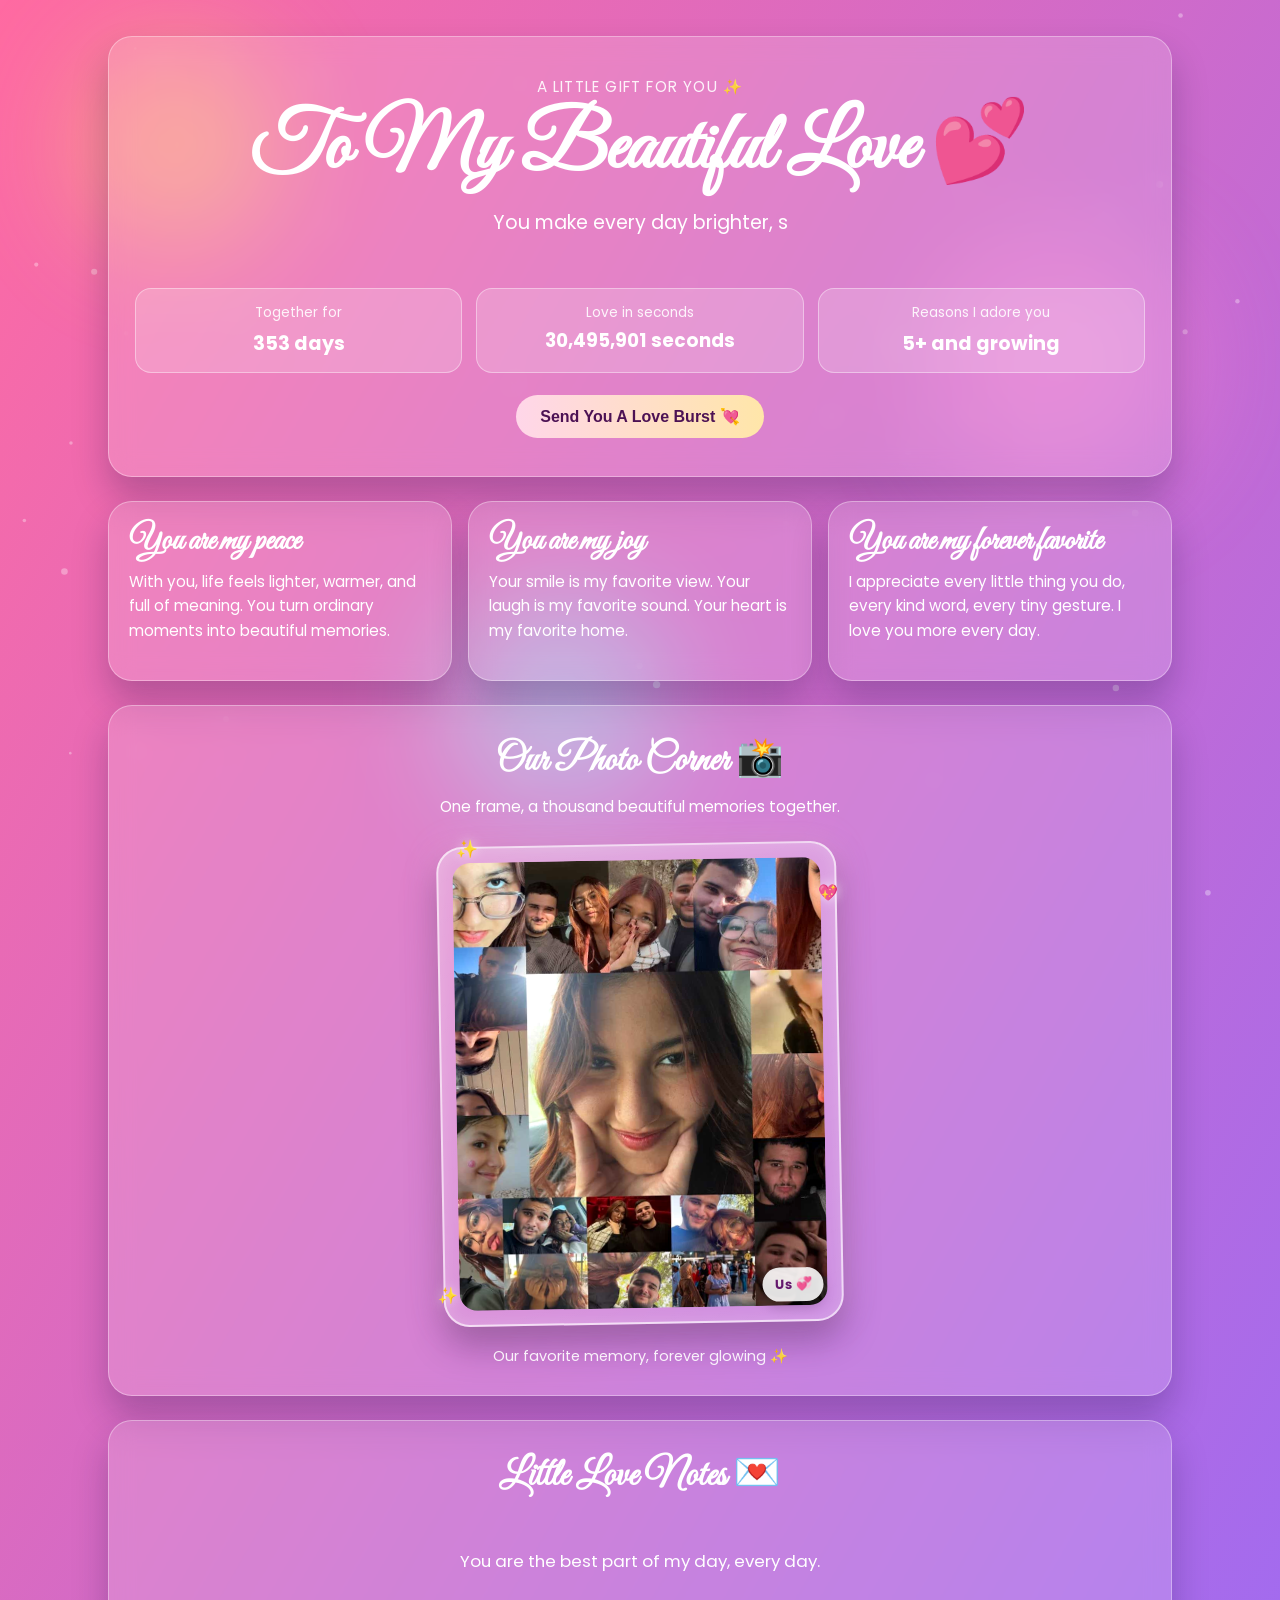
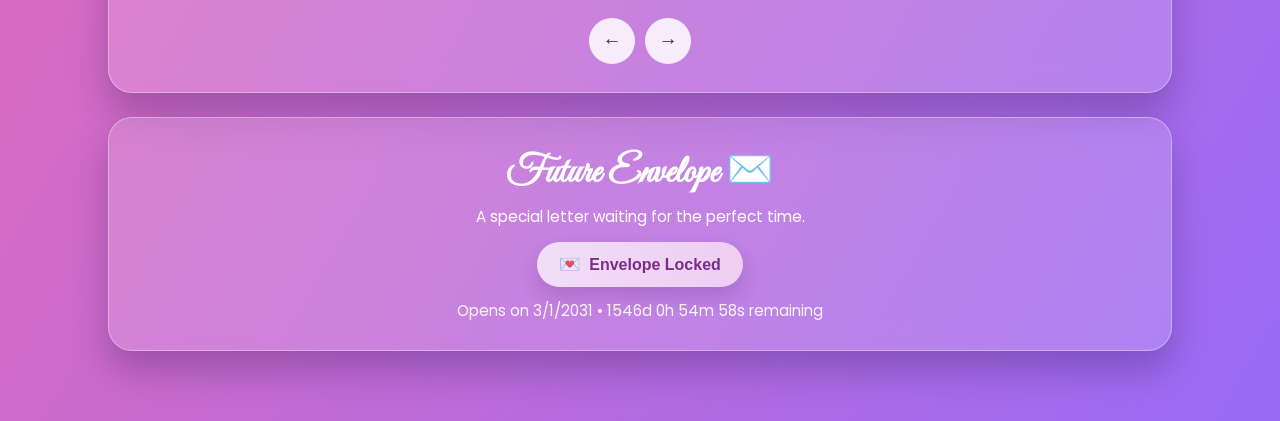
==== yaqeen/index.html @ 5e78b596 "Add files via upload" ====
<!DOCTYPE html>
<html lang="en">
<head>
  <meta charset="UTF-8" />
  <meta name="viewport" content="width=device-width, initial-scale=1.0" />
  <title>For My Favorite Person 💖</title>
  <link rel="preconnect" href="https://fonts.googleapis.com">
  <link rel="preconnect" href="https://fonts.gstatic.com" crossorigin>
  <link href="https://fonts.googleapis.com/css2?family=Great+Vibes&family=Poppins:wght@300;400;600;700&display=swap" rel="stylesheet">
  <link rel="stylesheet" href="style.css" />
</head>
<body>
  <canvas id="bgCanvas"></canvas>

  <div class="glow glow-1"></div>
  <div class="glow glow-2"></div>
  <div class="glow glow-3"></div>

  <main class="page">
    <section class="hero glass">
      <p class="small-title">A little gift for you ✨</p>
      <h1>To My Beautiful <span id="loveName">Love</span> 💕</h1>
      <p class="typewriter" id="typewriter"></p>

      <div class="stats">
        <div class="stat-card">
          <span class="stat-label">Together for</span>
          <span class="stat-value" id="daysTogether">0 days</span>
        </div>
        <div class="stat-card">
          <span class="stat-label">Love in seconds</span>
          <span class="stat-value stat-seconds" id="secondsTogether">0 seconds</span>
        </div>
        <div class="stat-card">
          <span class="stat-label">Reasons I adore you</span>
          <span class="stat-value" id="reasonsCount">∞</span>
        </div>
      </div>

      <button id="loveBurstBtn" class="love-btn">Send You A Love Burst 💘</button>
    </section>

    <section class="message-grid">
      <article class="message-card glass reveal">
        <h2>You are my peace</h2>
        <p>
          With you, life feels lighter, warmer, and full of meaning. You turn ordinary moments into beautiful memories.
        </p>
      </article>

      <article class="message-card glass reveal">
        <h2>You are my joy</h2>
        <p>
          Your smile is my favorite view. Your laugh is my favorite sound. Your heart is my favorite home.
        </p>
      </article>

      <article class="message-card glass reveal">
        <h2>You are my forever favorite</h2>
        <p>
          I appreciate every little thing you do, every kind word, every tiny gesture. I love you more every day.
        </p>
      </article>
    </section>

    <section class="photo-section glass reveal">
      <h2>Our Photo Corner 📸</h2>
      <p>One frame, a thousand beautiful memories together.</p>
      <div class="photo-stage">
        <span class="photo-spark spark-1">✨</span>
        <span class="photo-spark spark-2">💖</span>
        <span class="photo-spark spark-3">✨</span>
        <div class="photo-frame">
          <img id="couplePhoto" alt="Our beautiful memory together" />
          <span class="photo-sticker">Us 💞</span>
        </div>
      </div>
      <span class="photo-hint">Our favorite memory, forever glowing ✨</span>
    </section>

    <section class="carousel glass reveal">
      <h2>Little Love Notes 💌</h2>
      <div class="note-box" id="noteBox"></div>
      <div class="carousel-controls">
        <button id="prevNote">←</button>
        <button id="nextNote">→</button>
      </div>
    </section>

    <section class="proposal glass reveal">
      <h2>Future Envelope ✉️</h2>
      <p>A special letter waiting for the perfect time.</p>
      <button id="envelopeBtn" class="envelope-btn" type="button">
        <span class="envelope-icon">💌</span>
        <span id="envelopeBtnText">Envelope Locked</span>
      </button>
      <p id="proposalLock" class="proposal-lock"></p>
      <div id="proposalMessage" class="proposal-message" hidden>
        <h3>Will you marry me? 💍</h3>
        <p>You are my always, my forever, and my favorite love story.</p>
        <div class="proposal-actions">
          <button id="yesBtn" class="proposal-choice yes" type="button">Yes 💖</button>
          <button id="noBtn" class="proposal-choice no" type="button">No 🙈</button>
        </div>
      </div>
    </section>
  </main>

  <div id="heartLayer"></div>

  <audio id="romanticSong" src="https://cdn.pixabay.com/download/audio/2022/03/15/audio_c8f8f66f6e.mp3?filename=romantic-piano-114257.mp3" loop preload="auto"></audio>

  <script src="script.js"></script>
</body>
</html>
---- yaqeen/style.css ----
* {
  margin: 0;
  padding: 0;
  box-sizing: border-box;
}

:root {
  --bg-1: #ff6aa2;
  --bg-2: #8f6bff;
  --bg-3: #31d3ff;
  --text-main: #fff;
  --glass: rgba(255, 255, 255, 0.16);
  --glass-border: rgba(255, 255, 255, 0.35);
  --shadow: 0 20px 35px rgba(25, 10, 60, 0.25);
}

body {
  min-height: 100vh;
  font-family: "Poppins", sans-serif;
  color: var(--text-main);
  background: linear-gradient(120deg, var(--bg-1), var(--bg-2), var(--bg-3));
  background-size: 220% 220%;
  animation: gradientShift 12s ease infinite;
  overflow-x: hidden;
  position: relative;
}

#bgCanvas {
  position: fixed;
  inset: 0;
  z-index: 0;
  opacity: 0.45;
}

.page {
  position: relative;
  z-index: 2;
  width: min(100%, 1100px);
  margin: 0 auto;
  padding: 36px 18px 70px;
  display: grid;
  gap: 24px;
}

.glass {
  background: var(--glass);
  border: 1px solid var(--glass-border);
  backdrop-filter: blur(12px);
  border-radius: 24px;
  box-shadow: var(--shadow);
}

.hero {
  text-align: center;
  padding: 38px 26px;
}

.small-title {
  font-size: 0.95rem;
  opacity: 0.9;
  letter-spacing: 1.2px;
  text-transform: uppercase;
}

.hero h1 {
  font-family: "Great Vibes", cursive;
  font-size: clamp(2.5rem, 8vw, 5rem);
  line-height: 1.1;
  margin-top: 8px;
}

.typewriter {
  margin: 14px auto 22px;
  max-width: 700px;
  min-height: 58px;
  font-size: clamp(1rem, 2.5vw, 1.2rem);
  font-weight: 400;
}

.stats {
  display: grid;
  grid-template-columns: repeat(auto-fit, minmax(220px, 1fr));
  gap: 14px;
}

.stat-card {
  background: rgba(255, 255, 255, 0.18);
  border: 1px solid rgba(255, 255, 255, 0.4);
  border-radius: 16px;
  padding: 14px;
  display: flex;
  flex-direction: column;
  gap: 6px;
}

.stat-label {
  font-size: 0.85rem;
  opacity: 0.9;
}

.stat-value {
  font-size: 1.2rem;
  font-weight: 700;
}

.stat-seconds {
  font-size: clamp(1rem, 2.6vw, 1.15rem);
  line-height: 1.35;
  word-break: break-word;
}

.love-btn {
  margin-top: 22px;
  border: none;
  color: #4d1254;
  background: linear-gradient(90deg, #ffd6e9, #ffe6a9, #d0fffa);
  background-size: 200% 100%;
  border-radius: 999px;
  padding: 12px 24px;
  font-weight: 700;
  font-size: 1rem;
  cursor: pointer;
  transition: transform 0.2s ease;
  animation: shimmer 4s linear infinite;
}

.love-btn:hover {
  transform: translateY(-2px) scale(1.03);
}

.message-grid {
  display: grid;
  grid-template-columns: repeat(auto-fit, minmax(240px, 1fr));
  gap: 16px;
}

.message-card {
  padding: 20px;
  min-height: 180px;
  transform: translateY(18px);
  opacity: 0;
  transition: 700ms ease;
}

.message-card h2 {
  font-family: "Great Vibes", cursive;
  font-size: 2rem;
  margin-bottom: 8px;
}

.message-card p {
  line-height: 1.6;
  font-size: 0.95rem;
}

.carousel {
  text-align: center;
  padding: 28px 20px;
  transform: translateY(18px);
  opacity: 0;
  transition: 700ms ease;
}

.photo-section {
  text-align: center;
  padding: 28px 20px;
  transform: translateY(18px);
  opacity: 0;
  transition: 700ms ease;
}

.photo-section h2 {
  font-family: "Great Vibes", cursive;
  font-size: 2.4rem;
  margin-bottom: 10px;
}

.photo-section p {
  font-size: 0.95rem;
  margin-bottom: 16px;
}

.photo-stage {
  width: min(100%, 420px);
  margin: 0 auto;
  position: relative;
  padding: 10px;
}

.photo-spark {
  position: absolute;
  z-index: 3;
  text-shadow: 0 0 12px rgba(255, 255, 255, 0.8);
  animation: twinkle 2.8s ease-in-out infinite;
}

.spark-1 {
  top: 2px;
  left: 26px;
  font-size: 1.1rem;
}

.spark-2 {
  top: 46px;
  right: 12px;
  font-size: 1rem;
  animation-delay: 0.8s;
}

.spark-3 {
  bottom: 26px;
  left: 8px;
  font-size: 1rem;
  animation-delay: 1.4s;
}

.photo-frame {
  margin: 0 auto;
  width: min(100%, 400px);
  aspect-ratio: 5 / 6;
  border-radius: 26px;
  background: linear-gradient(160deg, rgba(255, 255, 255, 0.28), rgba(255, 255, 255, 0.1));
  border: 2px solid rgba(255, 255, 255, 0.65);
  padding: 14px;
  overflow: hidden;
  position: relative;
  transform: rotate(-1deg);
  transition: transform 0.28s ease;
  box-shadow: 0 18px 35px rgba(42, 8, 63, 0.35), inset 0 0 18px rgba(255, 255, 255, 0.2), 0 0 30px rgba(255, 188, 227, 0.35);
}

.photo-frame:hover {
  transform: rotate(0deg) scale(1.02);
}

#couplePhoto {
  width: 100%;
  height: 100%;
  object-fit: cover;
  display: block;
  border-radius: 18px;
  filter: saturate(1.08) contrast(1.03);
}

.photo-sticker {
  position: absolute;
  bottom: 18px;
  right: 18px;
  padding: 7px 12px;
  border-radius: 999px;
  background: rgba(255, 255, 255, 0.88);
  color: #64186d;
  font-size: 0.82rem;
  font-weight: 700;
  box-shadow: 0 6px 12px rgba(0, 0, 0, 0.18);
}

.photo-hint {
  display: block;
  margin-top: 12px;
  font-size: 0.9rem;
  opacity: 0.9;
}

@keyframes twinkle {
  0%,
  100% {
    transform: scale(1);
    opacity: 0.7;
  }
  50% {
    transform: scale(1.22);
    opacity: 1;
  }
}

.carousel h2 {
  font-family: "Great Vibes", cursive;
  font-size: 2.4rem;
  margin-bottom: 16px;
}

.note-box {
  min-height: 90px;
  display: grid;
  place-items: center;
  font-size: 1.05rem;
  line-height: 1.6;
  padding: 0 8px;
}

.carousel-controls {
  margin-top: 12px;
  display: flex;
  justify-content: center;
  gap: 10px;
}

.carousel-controls button {
  border: none;
  width: 46px;
  height: 46px;
  border-radius: 50%;
  background: rgba(255, 255, 255, 0.85);
  color: #5a1568;
  font-size: 1.2rem;
  cursor: pointer;
}

.proposal {
  text-align: center;
  padding: 28px 20px;
  transform: translateY(18px);
  opacity: 0;
  transition: 700ms ease;
}

.proposal h2 {
  font-family: "Great Vibes", cursive;
  font-size: 2.4rem;
  margin-bottom: 8px;
}

.proposal p {
  font-size: 0.95rem;
}

.envelope-btn {
  margin-top: 14px;
  border: none;
  border-radius: 999px;
  background: linear-gradient(90deg, rgba(255, 255, 255, 0.95), rgba(255, 232, 245, 0.95));
  color: #63186d;
  padding: 12px 22px;
  font-weight: 700;
  font-size: 1rem;
  cursor: pointer;
  display: inline-flex;
  align-items: center;
  gap: 8px;
  box-shadow: 0 10px 20px rgba(36, 10, 58, 0.2);
  transition: transform 0.2s ease, opacity 0.2s ease;
}

.envelope-btn:disabled {
  opacity: 0.78;
  cursor: not-allowed;
}

.envelope-btn:not(:disabled):hover {
  transform: translateY(-2px) scale(1.02);
}

.envelope-icon {
  font-size: 1.08rem;
}

.proposal-lock {
  margin-top: 12px;
  opacity: 0.92;
}

.proposal-message {
  margin-top: 16px;
  padding: 16px;
  border-radius: 18px;
  border: 1px solid rgba(255, 255, 255, 0.5);
  background: rgba(255, 255, 255, 0.2);
}

.proposal-message h3 {
  font-family: "Great Vibes", cursive;
  font-size: 2rem;
  margin-bottom: 8px;
}

.proposal-actions {
  margin-top: 14px;
  display: flex;
  justify-content: center;
  gap: 10px;
  flex-wrap: wrap;
}

.proposal-choice {
  border: none;
  border-radius: 999px;
  padding: 10px 16px;
  font-size: 0.95rem;
  font-weight: 700;
  cursor: pointer;
  transition: transform 0.2s ease, opacity 0.2s ease;
}

.proposal-choice.yes {
  background: rgba(255, 255, 255, 0.95);
  color: #5f156b;
}

.proposal-choice.no {
  background: rgba(99, 24, 109, 0.2);
  border: 1px solid rgba(255, 255, 255, 0.5);
  color: #fff;
}

.shake {
  animation: shakeX 0.34s ease;
}

@keyframes shakeX {
  0%,
  100% {
    transform: translateX(0);
  }
  25% {
    transform: translateX(-4px);
  }
  50% {
    transform: translateX(4px);
  }
  75% {
    transform: translateX(-3px);
  }
}

.reveal.show {
  transform: translateY(0);
  opacity: 1;
}

.glow {
  position: fixed;
  border-radius: 50%;
  filter: blur(60px);
  opacity: 0.45;
  z-index: 1;
  pointer-events: none;
}

.glow-1 {
  width: 200px;
  height: 200px;
  top: 5%;
  left: 6%;
  background: #ffe066;
  animation: float 7s ease-in-out infinite;
}

.glow-2 {
  width: 260px;
  height: 260px;
  right: 7%;
  top: 26%;
  background: #ff8bd8;
  animation: float 9s ease-in-out infinite reverse;
}

.glow-3 {
  width: 220px;
  height: 220px;
  left: 35%;
  bottom: 10%;
  background: #91fcff;
  animation: float 8s ease-in-out infinite;
}

#heartLayer {
  position: fixed;
  inset: 0;
  pointer-events: none;
  z-index: 4;
}

.heart {
  position: absolute;
  font-size: 18px;
  animation: rise 2.2s ease-out forwards;
}

.falling-love {
  position: absolute;
  top: -40px;
  animation: fallLove linear forwards;
  pointer-events: none;
}

@keyframes rise {
  0% {
    transform: translateY(0) scale(0.8) rotate(0deg);
    opacity: 0;
  }
  20% {
    opacity: 1;
  }
  100% {
    transform: translateY(-180px) scale(1.5) rotate(25deg);
    opacity: 0;
  }
}

@keyframes fallLove {
  0% {
    transform: translateY(0) rotate(0deg);
    opacity: 0;
  }
  12% {
    opacity: 1;
  }
  100% {
    transform: translateY(110vh) rotate(25deg);
    opacity: 0;
  }
}

@keyframes gradientShift {
  0% {
    background-position: 0% 50%;
  }
  50% {
    background-position: 100% 50%;
  }
  100% {
    background-position: 0% 50%;
  }
}

@keyframes shimmer {
  0% {
    background-position: 0% 50%;
  }
  100% {
    background-position: 200% 50%;
  }
}

@keyframes float {
  0%, 100% {
    transform: translateY(0) translateX(0);
  }
  50% {
    transform: translateY(-20px) translateX(15px);
  }
}

@media (max-width: 640px) {
  .hero {
    padding: 30px 16px;
  }

  .message-card {
    min-height: 150px;
  }
}
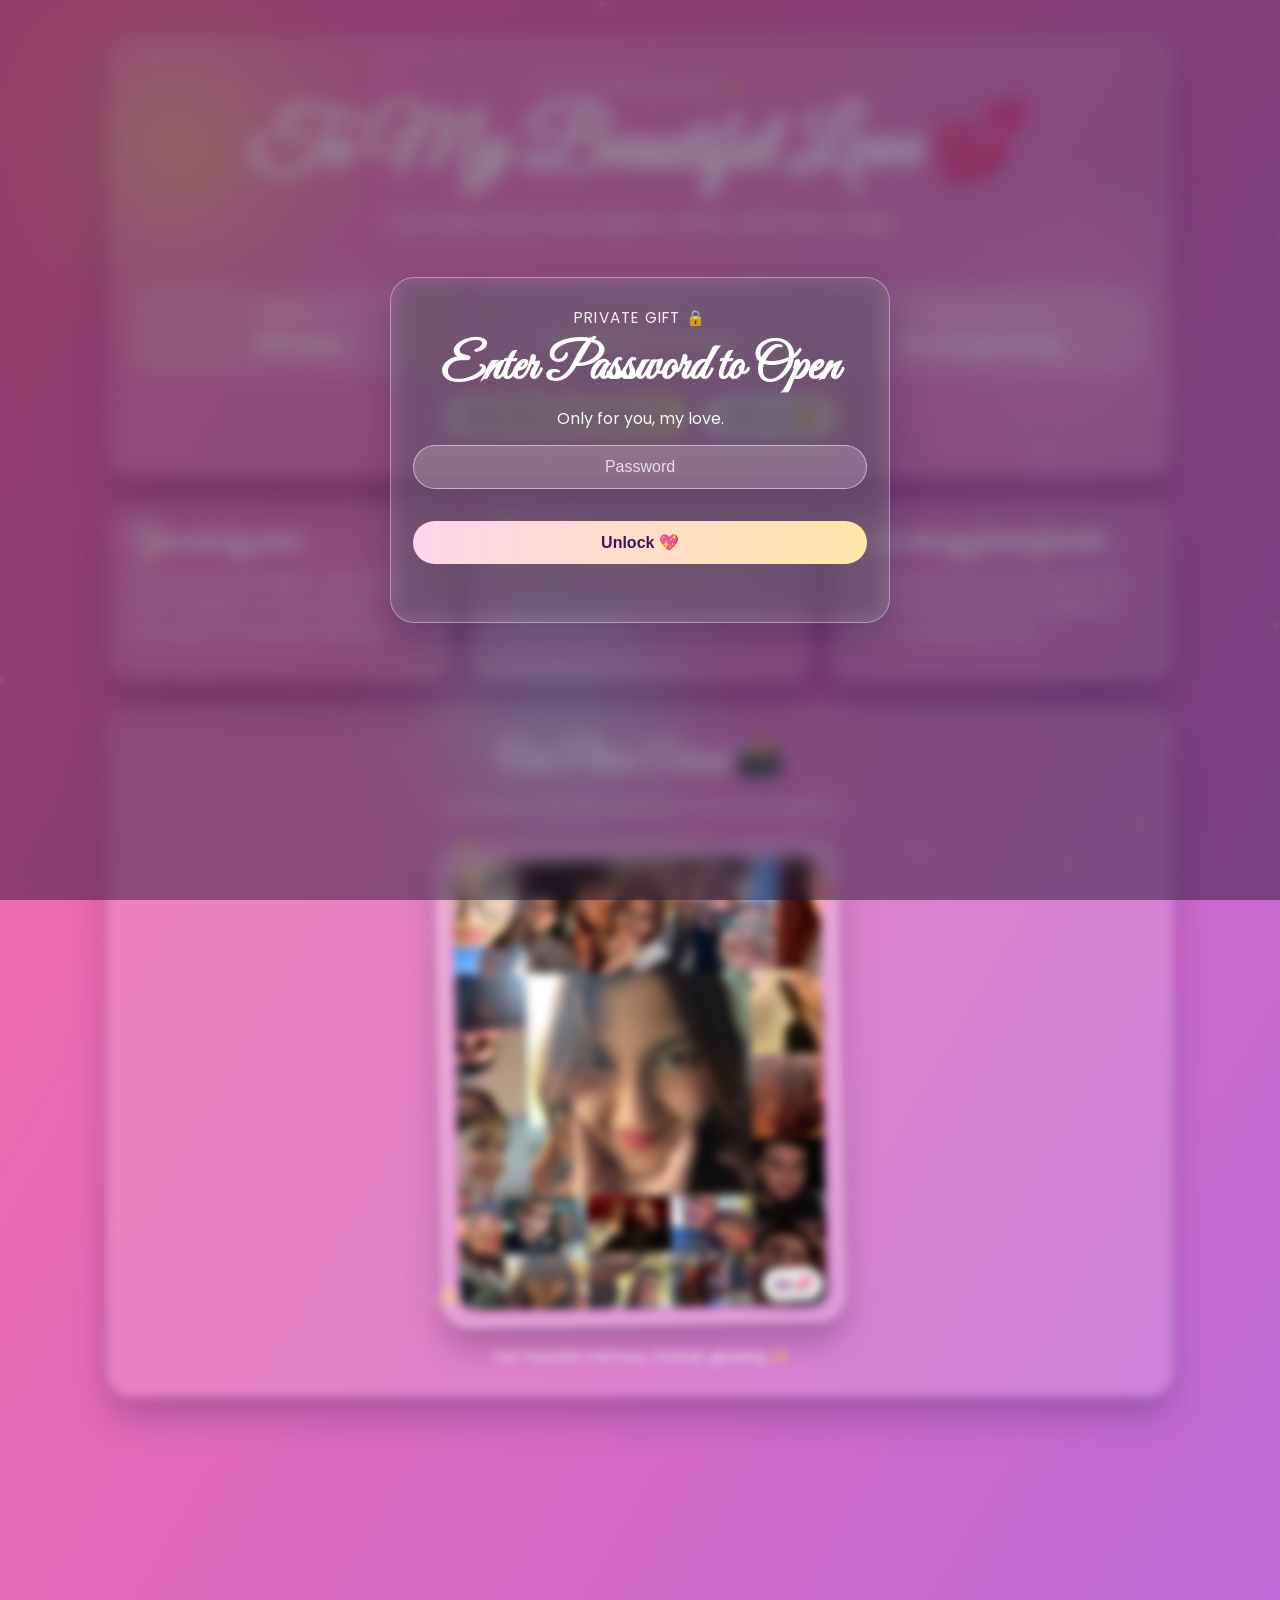
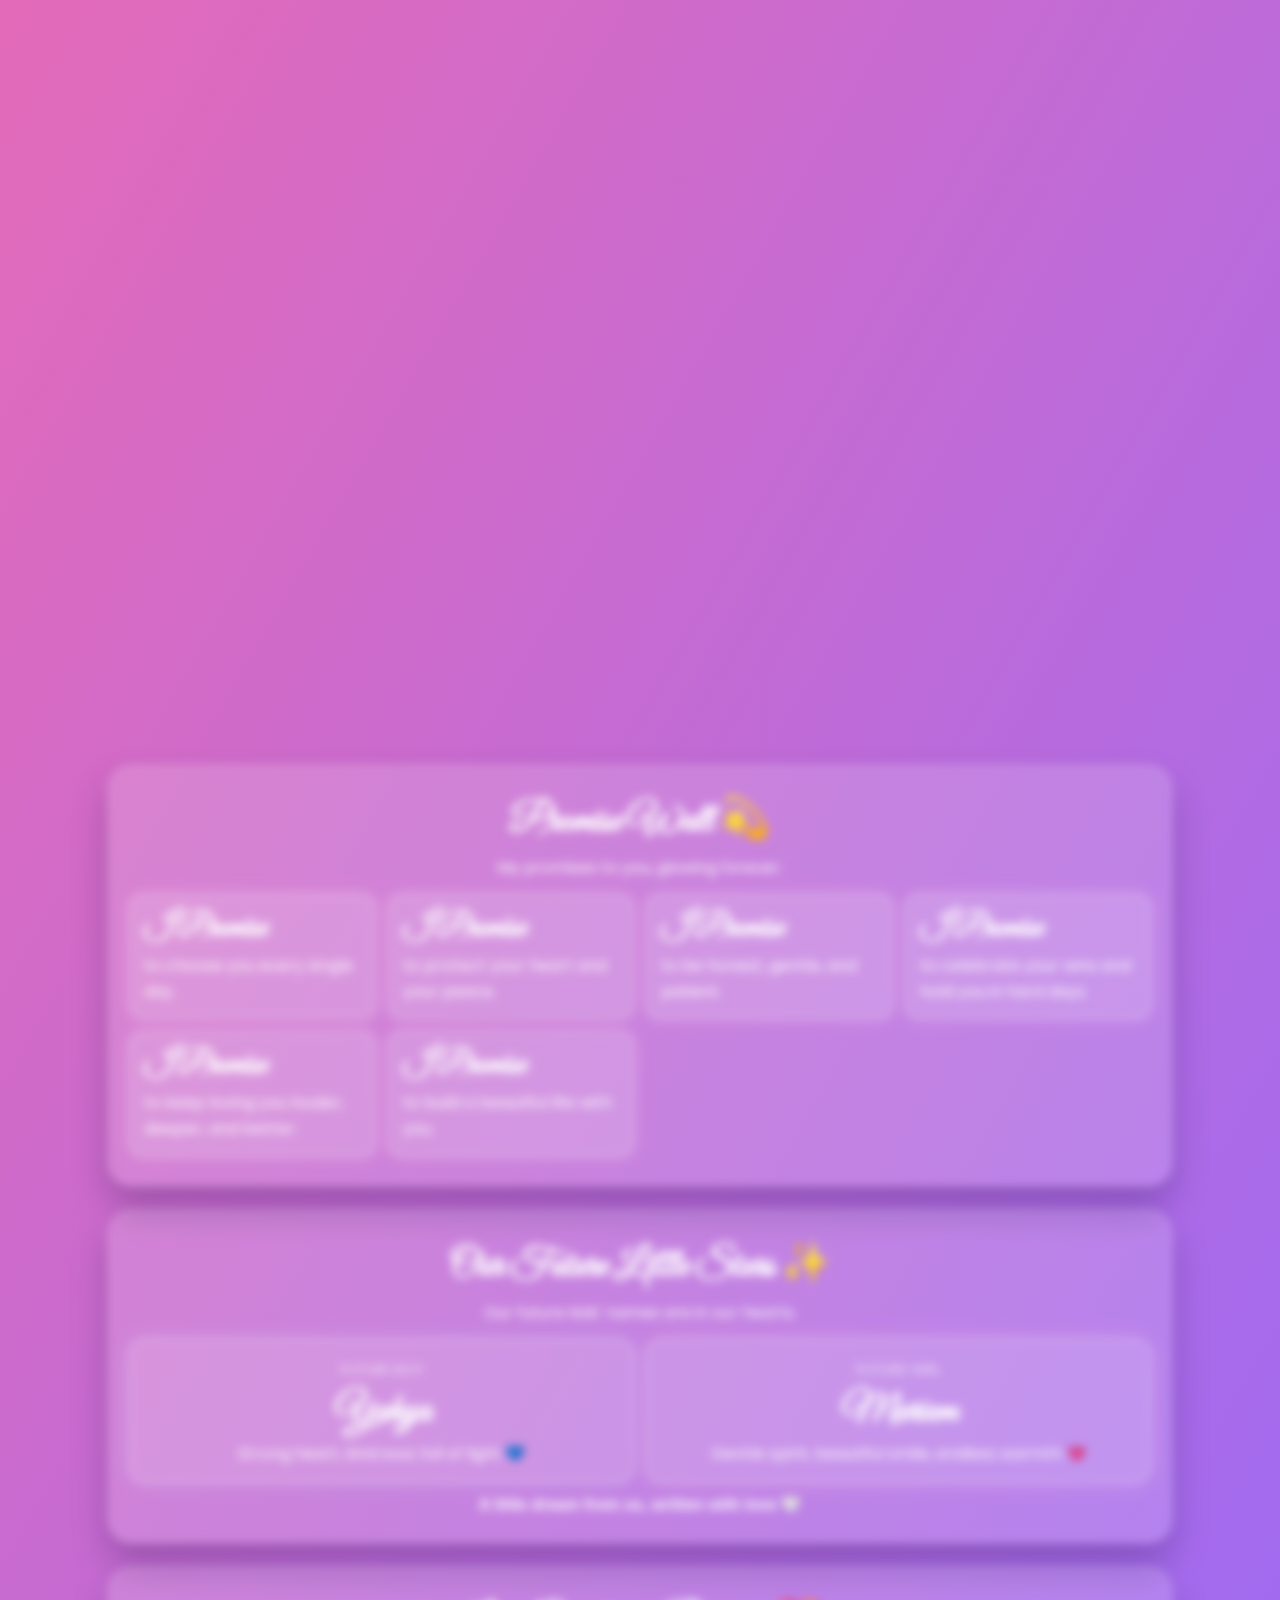
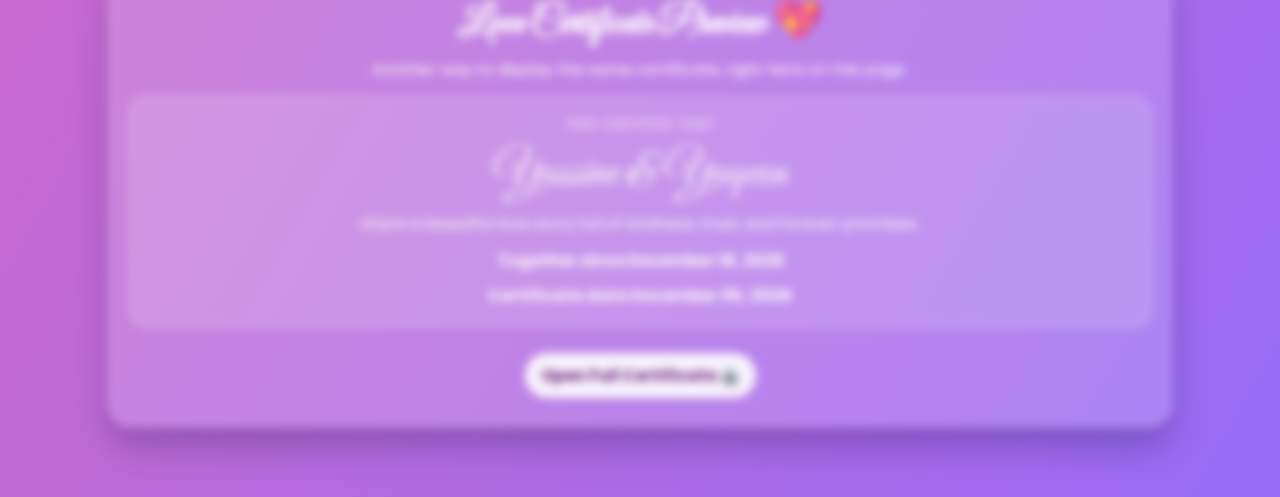
==== commit e448828f: "Add files via upload" ====
--- a/yaqeen/index.html
+++ b/yaqeen/index.html
@@ -9,12 +9,33 @@
   <link href="https://fonts.googleapis.com/css2?family=Great+Vibes&family=Poppins:wght@300;400;600;700&display=swap" rel="stylesheet">
   <link rel="stylesheet" href="style.css" />
 </head>
-<body>
+<body class="locked">
   <canvas id="bgCanvas"></canvas>
 
   <div class="glow glow-1"></div>
   <div class="glow glow-2"></div>
   <div class="glow glow-3"></div>
+
+  <button id="themeToggleBtn" class="theme-toggle" type="button" aria-label="Toggle day and night theme">
+    🌙 Night
+  </button>
+
+  <button id="themeToggleBtnMobile" class="theme-toggle-mobile" type="button" aria-label="Toggle day and night theme for mobile">
+    🌙 Night Mode
+  </button>
+
+  <section id="lockScreen" class="lock-screen">
+    <div class="lock-card glass">
+      <p class="small-title">Private Gift 🔒</p>
+      <h2>Enter Password to Open</h2>
+      <p class="lock-help">Only for you, my love.</p>
+      <form id="lockForm" class="lock-form">
+        <input id="lockInput" type="password" inputmode="numeric" autocomplete="off" placeholder="Password" />
+        <button type="submit" class="love-btn lock-btn">Unlock 💖</button>
+      </form>
+      <p id="lockError" class="lock-error" aria-live="polite"></p>
+    </div>
+  </section>
 
   <main class="page">
     <section class="hero glass">
@@ -31,13 +52,16 @@
           <span class="stat-label">Love in seconds</span>
           <span class="stat-value stat-seconds" id="secondsTogether">0 seconds</span>
         </div>
-        <div class="stat-card">
+        <div class="stat-card reasons-card" id="reasonsCard" role="button" tabindex="0" aria-label="Show reasons I adore you">
           <span class="stat-label">Reasons I adore you</span>
           <span class="stat-value" id="reasonsCount">∞</span>
         </div>
       </div>
 
-      <button id="loveBurstBtn" class="love-btn">Send You A Love Burst 💘</button>
+      <div class="hero-actions">
+        <button id="loveBurstBtn" class="love-btn">Send You A Love Burst 💘</button>
+        <button id="complimentRainBtn" class="love-btn compliment-btn">Click me 🥰</button>
+      </div>
     </section>
 
     <section class="message-grid">
@@ -81,9 +105,8 @@
     <section class="carousel glass reveal">
       <h2>Little Love Notes 💌</h2>
       <div class="note-box" id="noteBox"></div>
-      <div class="carousel-controls">
-        <button id="prevNote">←</button>
-        <button id="nextNote">→</button>
+      <div class="carousel-loading" aria-hidden="true">
+        <span class="carousel-progress"></span>
       </div>
     </section>
 
@@ -104,9 +127,104 @@
         </div>
       </div>
     </section>
+
+    <section class="timeline-year glass reveal">
+      <h2>Our Timeline by Year 🕰️</h2>
+      <p>Open each year to revisit our favorite memories together.</p>
+      <div class="timeline-accordion">
+        <details class="year-memory" open>
+          <summary>2025 — The Beautiful Beginning</summary>
+          <ul>
+            <li>18 Dec 2025: The day our story started 💞</li>
+            <li>26 Dec 2025: First official date and photos 📸</li>
+          </ul>
+        </details>
+
+        <details class="year-memory">
+          <summary>2026 — Growing Together</summary>
+          <ul>
+            <li>05 Jan 2026: First kiss 💋</li>
+            <li>07 Jan 2026: Cinema date — "sa7bek rajel 2" 🎬</li>
+            <li>14 Jan 2026: Coffee together in Sidi Bou Said park ☕</li>
+            <li>22 Jan 2026: Pasta date — we spent 75 dinars 🍝</li>
+            <li>23 Jan 2026: Burger date 🍔</li>
+            <li>30 Jan 2026: We spent the night together at Must 🌙</li>
+            <li>09 Feb 2026: Coffee date in La Marsa ☕</li>
+            <li>11 Feb 2026: We ate a djeja in Carthage 🍗</li>
+            <li>14 Feb 2026: First Valentine date — you gave me a full box of gifts, I gave you a small gift 🎁</li>
+            <li>18 Feb 2026: First Ramadan together (we messed up our first day 😅) 🌙</li>
+            
+          </ul>
+        </details>
+
+        <details class="year-memory">
+          <summary>Future — Our Next Chapters</summary>
+          <ul>
+            <li>2031: Getting married 💍</li>
+            <li>Traveling together and collecting new memories ✈️</li>
+            <li>Celebrating milestones hand in hand 🌹</li>
+            <li>Writing the sweetest forever story, together 💍</li>
+          </ul>
+        </details>
+      </div>
+    </section>
+
+    <section class="promise-wall glass reveal">
+      <h2>Promise Wall 💫</h2>
+      <p>My promises to you, glowing forever.</p>
+      <div class="promise-grid">
+        <article class="promise-card"><h3>I Promise</h3><p>to choose you every single day.</p></article>
+        <article class="promise-card"><h3>I Promise</h3><p>to protect your heart and your peace.</p></article>
+        <article class="promise-card"><h3>I Promise</h3><p>to be honest, gentle, and patient.</p></article>
+        <article class="promise-card"><h3>I Promise</h3><p>to celebrate your wins and hold you in hard days.</p></article>
+        <article class="promise-card"><h3>I Promise</h3><p>to keep loving you louder, deeper, and better.</p></article>
+        <article class="promise-card"><h3>I Promise</h3><p>to build a beautiful life with you.</p></article>
+      </div>
+    </section>
+
+    <section class="future-kids glass reveal">
+      <h2>Our Future Little Stars ✨</h2>
+      <p>Our future kids' names are in our hearts.</p>
+      <div class="kids-grid">
+        <article class="kid-card">
+          <span class="kid-label">Future Boy</span>
+          <h3>Yahya</h3>
+          <p>Strong heart, kind soul, full of light 💙</p>
+        </article>
+        <article class="kid-card">
+          <span class="kid-label">Future Girl</span>
+          <h3>Mariem</h3>
+          <p>Gentle spirit, beautiful smile, endless warmth 💗</p>
+        </article>
+      </div>
+      <p class="kids-note">A little dream from us, written with love 🤍</p>
+    </section>
+
+    <section class="certificate-preview glass reveal">
+      <h2>Love Certificate Preview 💖</h2>
+      <p>Another way to display the same certificate, right here on this page.</p>
+      <div class="mini-certificate">
+        <p class="mini-label">This certifies that</p>
+        <p class="mini-names"><span id="previewNameOne">Yassine</span> &amp; <span id="previewNameTwo">Yaqeen</span></p>
+        <p class="mini-text">share a beautiful love story full of kindness, trust, and forever promises.</p>
+        <p class="mini-date">Together since <span id="previewSince">18 December 2025</span></p>
+        <p class="mini-date">Certificate date <span id="previewTodayDate">--</span></p>
+      </div>
+      <div class="certificate-preview-actions">
+        <a class="soft-btn back-home" href="certificate.html">Open Full Certificate 🖨️</a>
+      </div>
+    </section>
   </main>
 
   <div id="heartLayer"></div>
+
+  <section id="reasonsModal" class="reasons-modal" hidden>
+    <div class="reasons-box glass">
+      <h3>5 Reasons I Adore You 💖</h3>
+      <ul id="reasonsList"></ul>
+      <button id="closeReasonsBtn" class="soft-btn" type="button">Close ✨</button>
+    </div>
+  </section>
 
   <audio id="romanticSong" src="https://cdn.pixabay.com/download/audio/2022/03/15/audio_c8f8f66f6e.mp3?filename=romantic-piano-114257.mp3" loop preload="auto"></audio>
 
--- a/yaqeen/style.css
+++ b/yaqeen/style.css
@@ -23,6 +23,100 @@
   animation: gradientShift 12s ease infinite;
   overflow-x: hidden;
   position: relative;
+}
+
+body.locked {
+  overflow: hidden;
+}
+
+body.locked .page {
+  filter: blur(5px);
+  pointer-events: none;
+  user-select: none;
+}
+
+.lock-screen {
+  position: fixed;
+  inset: 0;
+  z-index: 20;
+.reasons-card {
+  cursor: pointer;
+  transition: transform 0.2s ease, background 0.2s ease;
+}
+
+.reasons-card:hover,
+.reasons-card:focus-visible {
+  transform: translateY(-2px);
+  background: rgba(255, 255, 255, 0.24);
+}
+  display: grid;
+  place-items: center;
+  padding: 20px;
+  background: rgba(23, 9, 38, 0.45);
+  backdrop-filter: blur(8px);
+}
+.reasons-modal {
+  position: fixed;
+  inset: 0;
+  z-index: 18;
+  background: rgba(24, 9, 39, 0.45);
+  backdrop-filter: blur(6px);
+  display: grid;
+  place-items: center;
+  padding: 16px;
+}
+
+.reasons-modal[hidden] {
+  display: none !important;
+}
+
+.lock-card {
+  width: min(100%, 500px);
+  text-align: center;
+  padding: 28px 22px;
+}
+
+.lock-card h2 {
+  font-family: "Great Vibes", cursive;
+  font-size: clamp(2rem, 6vw, 3.2rem);
+  margin-top: 6px;
+}
+
+.lock-help {
+  margin-top: 6px;
+  opacity: 0.95;
+}
+
+.lock-form {
+  margin-top: 14px;
+  display: grid;
+  gap: 10px;
+}
+
+.lock-form input {
+  border: 1px solid rgba(255, 255, 255, 0.5);
+  background: rgba(255, 255, 255, 0.2);
+  color: #fff;
+  border-radius: 999px;
+  padding: 12px 14px;
+  text-align: center;
+  outline: none;
+  font-size: 1rem;
+}
+
+.lock-form input::placeholder {
+  color: rgba(255, 255, 255, 0.78);
+}
+
+.lock-btn {
+  margin-top: 0;
+}
+
+.lock-error {
+  min-height: 22px;
+  margin-top: 8px;
+  font-size: 0.92rem;
+  color: #ffe2ef;
 }
 
 #bgCanvas {
@@ -128,6 +222,22 @@
   transform: translateY(-2px) scale(1.03);
 }
 
+.hero-actions {
+  margin-top: 22px;
+  display: flex;
+  gap: 10px;
+  justify-content: center;
+  flex-wrap: wrap;
+}
+
+.hero-actions .love-btn {
+  margin-top: 0;
+}
+
+.compliment-btn {
+  background: linear-gradient(90deg, #ffe7fb, #e9f9ff, #fff2c8);
+}
+
 .message-grid {
   display: grid;
   grid-template-columns: repeat(auto-fit, minmax(240px, 1fr));
@@ -289,22 +399,23 @@
   padding: 0 8px;
 }
 
-.carousel-controls {
-  margin-top: 12px;
-  display: flex;
-  justify-content: center;
-  gap: 10px;
-}
-
-.carousel-controls button {
-  border: none;
-  width: 46px;
-  height: 46px;
-  border-radius: 50%;
-  background: rgba(255, 255, 255, 0.85);
-  color: #5a1568;
-  font-size: 1.2rem;
-  cursor: pointer;
+.carousel-loading {
+  margin: 12px auto 0;
+  width: min(100%, 320px);
+  height: 8px;
+  border-radius: 999px;
+  background: rgba(255, 255, 255, 0.3);
+  overflow: hidden;
+}
+
+.carousel-progress {
+  display: block;
+  width: 100%;
+  height: 100%;
+  border-radius: inherit;
+  background: linear-gradient(90deg, #ffe1f3, #ffffff, #d8f8ff);
+  transform-origin: left;
+  animation: noteLoading 5s linear infinite;
 }
 
 .proposal {
@@ -403,6 +514,222 @@
   color: #fff;
 }
 
+.timeline-year {
+  text-align: center;
+  padding: 28px 20px;
+  transform: translateY(18px);
+  opacity: 0;
+  transition: 700ms ease;
+}
+
+.timeline-year h2 {
+  font-family: "Great Vibes", cursive;
+  font-size: 2.5rem;
+  margin-bottom: 8px;
+}
+
+.timeline-accordion {
+  margin-top: 14px;
+  display: grid;
+  gap: 10px;
+}
+
+.year-memory {
+  border-radius: 14px;
+  border: 1px solid rgba(255, 255, 255, 0.45);
+  background: rgba(255, 255, 255, 0.14);
+  text-align: left;
+  overflow: hidden;
+}
+
+.year-memory summary {
+  list-style: none;
+  cursor: pointer;
+  padding: 12px 14px;
+  font-weight: 700;
+  position: relative;
+}
+
+.year-memory summary::after {
+  content: "▾";
+  position: absolute;
+  right: 14px;
+  transition: transform 0.2s ease;
+}
+
+.year-memory[open] summary::after {
+  transform: rotate(180deg);
+}
+
+.year-memory ul {
+  padding: 0 20px 14px 30px;
+  display: grid;
+  gap: 8px;
+  line-height: 1.6;
+}
+
+.promise-wall {
+  text-align: center;
+  padding: 28px 20px;
+  transform: translateY(18px);
+  opacity: 0;
+  transition: 700ms ease;
+}
+
+.promise-wall h2 {
+  font-family: "Great Vibes", cursive;
+  font-size: 2.5rem;
+  margin-bottom: 8px;
+}
+
+.promise-grid {
+  margin-top: 14px;
+  display: grid;
+  grid-template-columns: repeat(auto-fit, minmax(220px, 1fr));
+  gap: 12px;
+}
+
+.promise-card {
+  border-radius: 14px;
+  border: 1px solid rgba(255, 255, 255, 0.5);
+  background: rgba(255, 255, 255, 0.16);
+  padding: 14px;
+  text-align: left;
+  box-shadow: 0 0 18px rgba(255, 192, 227, 0.22);
+  animation: promiseGlow 3.6s ease-in-out infinite;
+}
+
+.promise-card:nth-child(2n) {
+  animation-delay: 0.6s;
+}
+
+.promise-card:nth-child(3n) {
+  animation-delay: 1.2s;
+}
+
+.promise-card h3 {
+  font-family: "Great Vibes", cursive;
+  font-size: 2rem;
+  margin-bottom: 4px;
+}
+
+.promise-card p {
+  line-height: 1.6;
+}
+
+.future-kids {
+  text-align: center;
+  padding: 28px 20px;
+  transform: translateY(18px);
+  opacity: 0;
+  transition: 700ms ease;
+}
+
+.future-kids h2 {
+  font-family: "Great Vibes", cursive;
+  font-size: 2.5rem;
+  margin-bottom: 8px;
+}
+
+.kids-grid {
+  margin-top: 14px;
+  display: grid;
+  grid-template-columns: repeat(auto-fit, minmax(230px, 1fr));
+  gap: 12px;
+}
+
+.kid-card {
+  border-radius: 16px;
+  border: 1px solid rgba(255, 255, 255, 0.55);
+  background: rgba(255, 255, 255, 0.15);
+  padding: 16px;
+  text-align: center;
+  box-shadow: 0 0 22px rgba(200, 224, 255, 0.22);
+  animation: kidGlow 4s ease-in-out infinite;
+}
+
+.kid-card:nth-child(2) {
+  box-shadow: 0 0 22px rgba(255, 200, 225, 0.25);
+  animation-delay: 0.9s;
+}
+
+.kid-label {
+  font-size: 0.8rem;
+  letter-spacing: 1px;
+  text-transform: uppercase;
+  opacity: 0.9;
+}
+
+.kid-card h3 {
+  margin-top: 6px;
+  font-family: "Great Vibes", cursive;
+  font-size: 2.5rem;
+}
+
+.kid-card p {
+  margin-top: 4px;
+  line-height: 1.6;
+}
+
+.kids-note {
+  margin-top: 12px;
+  font-weight: 600;
+}
+
+
+.certificate-preview {
+  text-align: center;
+  padding: 28px 20px;
+  transform: translateY(18px);
+  opacity: 0;
+  transition: 700ms ease;
+}
+
+.certificate-preview h2 {
+  font-family: "Great Vibes", cursive;
+  font-size: 2.5rem;
+  margin-bottom: 8px;
+}
+
+.mini-certificate {
+  margin-top: 14px;
+  border-radius: 18px;
+  border: 1px solid rgba(255, 255, 255, 0.55);
+  background: rgba(255, 255, 255, 0.14);
+  padding: 18px;
+}
+
+.mini-label {
+  font-size: 0.85rem;
+  letter-spacing: 1px;
+  text-transform: uppercase;
+  opacity: 0.9;
+}
+
+.mini-names {
+  margin-top: 8px;
+  font-family: "Great Vibes", cursive;
+  font-size: clamp(2rem, 6vw, 3rem);
+}
+
+.mini-text {
+  margin-top: 8px;
+  line-height: 1.65;
+}
+
+.mini-date {
+  margin-top: 10px;
+  font-weight: 700;
+}
+
+.certificate-preview-actions {
+  margin-top: 12px;
+  display: flex;
+  justify-content: center;
+  gap: 10px;
+  flex-wrap: wrap;
+}
+
 .shake {
   animation: shakeX 0.34s ease;
 }
@@ -477,6 +804,13 @@
   animation: rise 2.2s ease-out forwards;
 }
 
+.cursor-heart-trail {
+  position: absolute;
+  pointer-events: none;
+  animation: cursorHeart 0.9s ease-out forwards;
+  z-index: 5;
+}
+
 .falling-love {
   position: absolute;
   top: -40px;
@@ -484,6 +818,16 @@
   pointer-events: none;
 }
 
+.falling-word {
+  position: absolute;
+  top: -26px;
+  font-weight: 700;
+  color: #fff;
+  text-shadow: 0 2px 8px rgba(87, 12, 76, 0.5);
+  animation: fallWord linear forwards;
+  pointer-events: none;
+}
+
 @keyframes rise {
   0% {
     transform: translateY(0) scale(0.8) rotate(0deg);
@@ -498,6 +842,20 @@
   }
 }
 
+@keyframes cursorHeart {
+  0% {
+    transform: translate(-50%, -50%) scale(0.7);
+    opacity: 0;
+  }
+  25% {
+    opacity: 0.95;
+  }
+  100% {
+    transform: translate(-50%, -95%) scale(1.25);
+    opacity: 0;
+  }
+}
+
 @keyframes fallLove {
   0% {
     transform: translateY(0) rotate(0deg);
@@ -512,6 +870,53 @@
   }
 }
 
+@keyframes fallWord {
+  0% {
+    transform: translateY(0) translateX(0);
+    opacity: 0;
+  }
+  12% {
+    opacity: 1;
+  }
+  100% {
+    transform: translateY(110vh) translateX(12px);
+    opacity: 0;
+  }
+}
+
+@keyframes noteLoading {
+  0% {
+    transform: scaleX(0);
+  }
+  100% {
+    transform: scaleX(1);
+  }
+}
+
+@keyframes promiseGlow {
+  0%,
+  100% {
+    box-shadow: 0 0 14px rgba(255, 192, 227, 0.2);
+    transform: translateY(0);
+  }
+  50% {
+    box-shadow: 0 0 24px rgba(180, 227, 255, 0.35);
+    transform: translateY(-2px);
+  }
+}
+
+@keyframes kidGlow {
+  0%,
+  100% {
+    transform: translateY(0);
+    filter: brightness(1);
+  }
+  50% {
+    transform: translateY(-2px);
+    filter: brightness(1.07);
+  }
+}
+
 @keyframes gradientShift {
   0% {
     background-position: 0% 50%;
@@ -551,3 +956,423 @@
     min-height: 150px;
   }
 }
+
+.love-nav {
+  position: sticky;
+  top: 12px;
+  z-index: 5;
+  width: min(100% - 24px, 760px);
+  margin: 16px auto 0;
+  padding: 10px;
+  display: flex;
+  justify-content: center;
+  flex-wrap: wrap;
+  gap: 8px;
+}
+
+.love-nav a {
+  text-decoration: none;
+  color: #5f156b;
+  background: rgba(255, 255, 255, 0.86);
+  padding: 8px 14px;
+  border-radius: 999px;
+  font-weight: 700;
+  font-size: 0.9rem;
+  transition: transform 0.2s ease;
+}
+
+.love-nav a:hover {
+  transform: translateY(-1px);
+}
+
+.love-nav a.active {
+  background: linear-gradient(90deg, #fff5fc, #ffe8f7);
+  box-shadow: 0 6px 12px rgba(34, 10, 53, 0.18);
+}
+
+.explore {
+  text-align: center;
+  padding: 28px 20px;
+  transform: translateY(18px);
+  opacity: 0;
+  transition: 700ms ease;
+}
+
+.explore h2 {
+  font-family: "Great Vibes", cursive;
+  font-size: 2.5rem;
+  margin-bottom: 8px;
+}
+
+.explore p {
+  font-size: 0.95rem;
+}
+
+.explore-grid {
+  margin-top: 14px;
+  display: grid;
+  grid-template-columns: repeat(auto-fit, minmax(220px, 1fr));
+  gap: 12px;
+}
+
+.explore-card {
+  text-decoration: none;
+  color: #fff;
+  padding: 16px;
+  border-radius: 16px;
+  border: 1px solid rgba(255, 255, 255, 0.42);
+  background: rgba(255, 255, 255, 0.14);
+  text-align: left;
+  transition: transform 0.2s ease, background 0.2s ease;
+}
+
+.explore-card:hover {
+  transform: translateY(-3px);
+  background: rgba(255, 255, 255, 0.2);
+}
+
+.explore-card h3 {
+  font-family: "Great Vibes", cursive;
+  font-size: 2rem;
+  margin-bottom: 4px;
+}
+
+.page-hero {
+  text-align: center;
+  padding: 30px 22px;
+}
+
+.page-hero h1 {
+  font-family: "Great Vibes", cursive;
+  font-size: clamp(2.2rem, 7vw, 4.3rem);
+}
+
+.page-hero p {
+  margin-top: 8px;
+}
+
+.letter-card,
+.vault,
+.timeline,
+.future-board {
+  padding: 24px 20px;
+  transform: translateY(18px);
+  opacity: 0;
+  transition: 700ms ease;
+}
+
+.letter-card h2,
+.vault h2,
+.timeline h2,
+.future-board h2 {
+  font-family: "Great Vibes", cursive;
+  font-size: 2.4rem;
+  margin-bottom: 8px;
+}
+
+.typed-letter {
+  margin-top: 12px;
+  line-height: 1.8;
+  min-height: 120px;
+}
+
+.soft-btn {
+  margin-top: 14px;
+  border: none;
+  border-radius: 999px;
+  background: rgba(255, 255, 255, 0.9);
+  color: #62196f;
+  font-weight: 700;
+  padding: 10px 16px;
+  cursor: pointer;
+}
+
+.highlight-line {
+  margin-top: 10px;
+  font-weight: 600;
+}
+
+.memory-form {
+  display: grid;
+  grid-template-columns: 1fr auto;
+  gap: 8px;
+  margin-top: 10px;
+}
+
+.memory-form input {
+  border: 1px solid rgba(255, 255, 255, 0.45);
+  background: rgba(255, 255, 255, 0.18);
+  color: #fff;
+  border-radius: 999px;
+  padding: 10px 14px;
+  outline: none;
+}
+
+.memory-form input::placeholder {
+  color: rgba(255, 255, 255, 0.8);
+}
+
+.memory-list {
+  margin-top: 12px;
+  display: grid;
+  gap: 8px;
+}
+
+.memory-item {
+  border-radius: 12px;
+  background: rgba(255, 255, 255, 0.18);
+  border: 1px solid rgba(255, 255, 255, 0.4);
+  padding: 10px 12px;
+}
+
+.timeline-list {
+  margin-top: 12px;
+  display: grid;
+  gap: 10px;
+}
+
+.timeline-item {
+  border-left: 3px solid rgba(255, 255, 255, 0.65);
+  padding: 8px 0 8px 12px;
+  background: rgba(255, 255, 255, 0.12);
+  border-radius: 10px;
+}
+
+.future-grid {
+  margin-top: 12px;
+  display: grid;
+  grid-template-columns: repeat(auto-fit, minmax(220px, 1fr));
+  gap: 10px;
+}
+
+.future-item {
+  border-radius: 12px;
+  border: 1px solid rgba(255, 255, 255, 0.45);
+  background: rgba(255, 255, 255, 0.14);
+  padding: 12px;
+}
+
+.future-item input {
+  margin-right: 8px;
+}
+
+.count-love {
+  margin-top: 12px;
+  font-weight: 700;
+}
+
+.certificate {
+  text-align: center;
+  padding: 34px 24px;
+}
+
+.certificate h2 {
+  font-family: "Great Vibes", cursive;
+  font-size: 2.8rem;
+}
+
+.cert-names {
+  margin-top: 10px;
+  font-family: "Great Vibes", cursive;
+  font-size: clamp(2rem, 6vw, 3.3rem);
+}
+
+.cert-text {
+  margin-top: 6px;
+  line-height: 1.7;
+}
+
+.cert-meta {
+  margin-top: 14px;
+  display: grid;
+  grid-template-columns: repeat(auto-fit, minmax(180px, 1fr));
+  gap: 10px;
+}
+
+.cert-meta div {
+  background: rgba(255, 255, 255, 0.16);
+  border: 1px solid rgba(255, 255, 255, 0.45);
+  border-radius: 14px;
+  padding: 10px;
+  display: grid;
+  gap: 4px;
+}
+
+.meta-label {
+  font-size: 0.8rem;
+  opacity: 0.9;
+}
+
+.meta-value {
+  font-size: 1rem;
+  font-weight: 700;
+}
+.reasons-card {
+  cursor: pointer;
+  transition: transform 0.2s ease, background 0.2s ease;
+}
+
+.cert-quote {
+  margin-top: 14px;
+  font-style: italic;
+  font-size: 1.02rem;
+}
+
+.reasons-modal {
+  position: fixed;
+  inset: 0;
+  z-index: 18;
+  background: rgba(24, 9, 39, 0.45);
+  backdrop-filter: blur(6px);
+  display: grid;
+  place-items: center;
+  padding: 16px;
+}
+
+.reasons-box {
+  width: min(100%, 560px);
+  padding: 24px 20px;
+  text-align: center;
+}
+
+.reasons-box h3 {
+  font-family: "Great Vibes", cursive;
+  font-size: 2.4rem;
+}
+
+#reasonsList {
+  margin-top: 12px;
+  padding: 0 0 0 20px;
+  text-align: left;
+  display: grid;
+  gap: 8px;
+  line-height: 1.6;
+}
+.certificate-actions {
+  margin-top: 16px;
+  display: flex;
+  justify-content: center;
+  gap: 10px;
+  flex-wrap: wrap;
+}
+
+.back-home {
+  display: inline-flex;
+  align-items: center;
+  text-decoration: none;
+}
+
+@media print {
+  body {
+    background: #fff;
+    color: #2a0a36;
+    animation: none;
+  }
+
+  .page {
+    width: 100%;
+    padding: 0;
+    gap: 0;
+  }
+
+  .page-hero {
+    display: none;
+  }
+
+  .certificate {
+    background: #fff;
+    color: #2a0a36;
+    border: 2px solid #6e2a70;
+    box-shadow: none;
+    border-radius: 0;
+    min-height: 100vh;
+  }
+
+  .certificate-actions {
+    display: none;
+  }
+}
+
+body[data-theme="night"] {
+  --bg-1: #0f1029;
+  --bg-2: #28143f;
+  --bg-3: #2f5f8e;
+  --glass: rgba(16, 18, 44, 0.34);
+  --glass-border: rgba(211, 225, 255, 0.22);
+  --shadow: 0 20px 35px rgba(2, 5, 15, 0.45);
+}
+
+.theme-toggle {
+  position: fixed;
+  top: 14px;
+  right: 14px;
+  z-index: 19;
+  border: 1px solid rgba(255, 255, 255, 0.55);
+  background: rgba(255, 255, 255, 0.2);
+  color: #fff;
+  border-radius: 999px;
+  padding: 9px 14px;
+  font-weight: 700;
+  font-size: 0.9rem;
+  cursor: pointer;
+  backdrop-filter: blur(8px);
+  transition: transform 0.2s ease, background 0.2s ease;
+}
+
+.theme-toggle:hover {
+  transform: translateY(-1px);
+  background: rgba(255, 255, 255, 0.28);
+}
+
+.theme-toggle-mobile {
+  display: none;
+  position: fixed;
+  left: 50%;
+  bottom: 14px;
+  transform: translateX(-50%);
+  z-index: 19;
+  border: 1px solid rgba(255, 255, 255, 0.55);
+  background: rgba(255, 255, 255, 0.22);
+  color: #fff;
+  border-radius: 999px;
+  padding: 10px 16px;
+  font-weight: 700;
+  font-size: 0.88rem;
+  cursor: pointer;
+  backdrop-filter: blur(8px);
+}
+
+body.locked .theme-toggle {
+  display: none;
+}
+
+body.locked .theme-toggle-mobile {
+  display: none;
+}
+
+@media (max-width: 640px) {
+  .theme-toggle {
+    display: none;
+  }
+
+  .theme-toggle-mobile {
+    display: inline-flex;
+    align-items: center;
+    justify-content: center;
+  }
+
+  .page {
+    padding-bottom: 92px;
+  }
+}
+
+@media (max-width: 640px) {
+  .love-nav {
+    top: 8px;
+    margin-top: 10px;
+  }
+
+  .memory-form {
+    grid-template-columns: 1fr;
+  }
+}
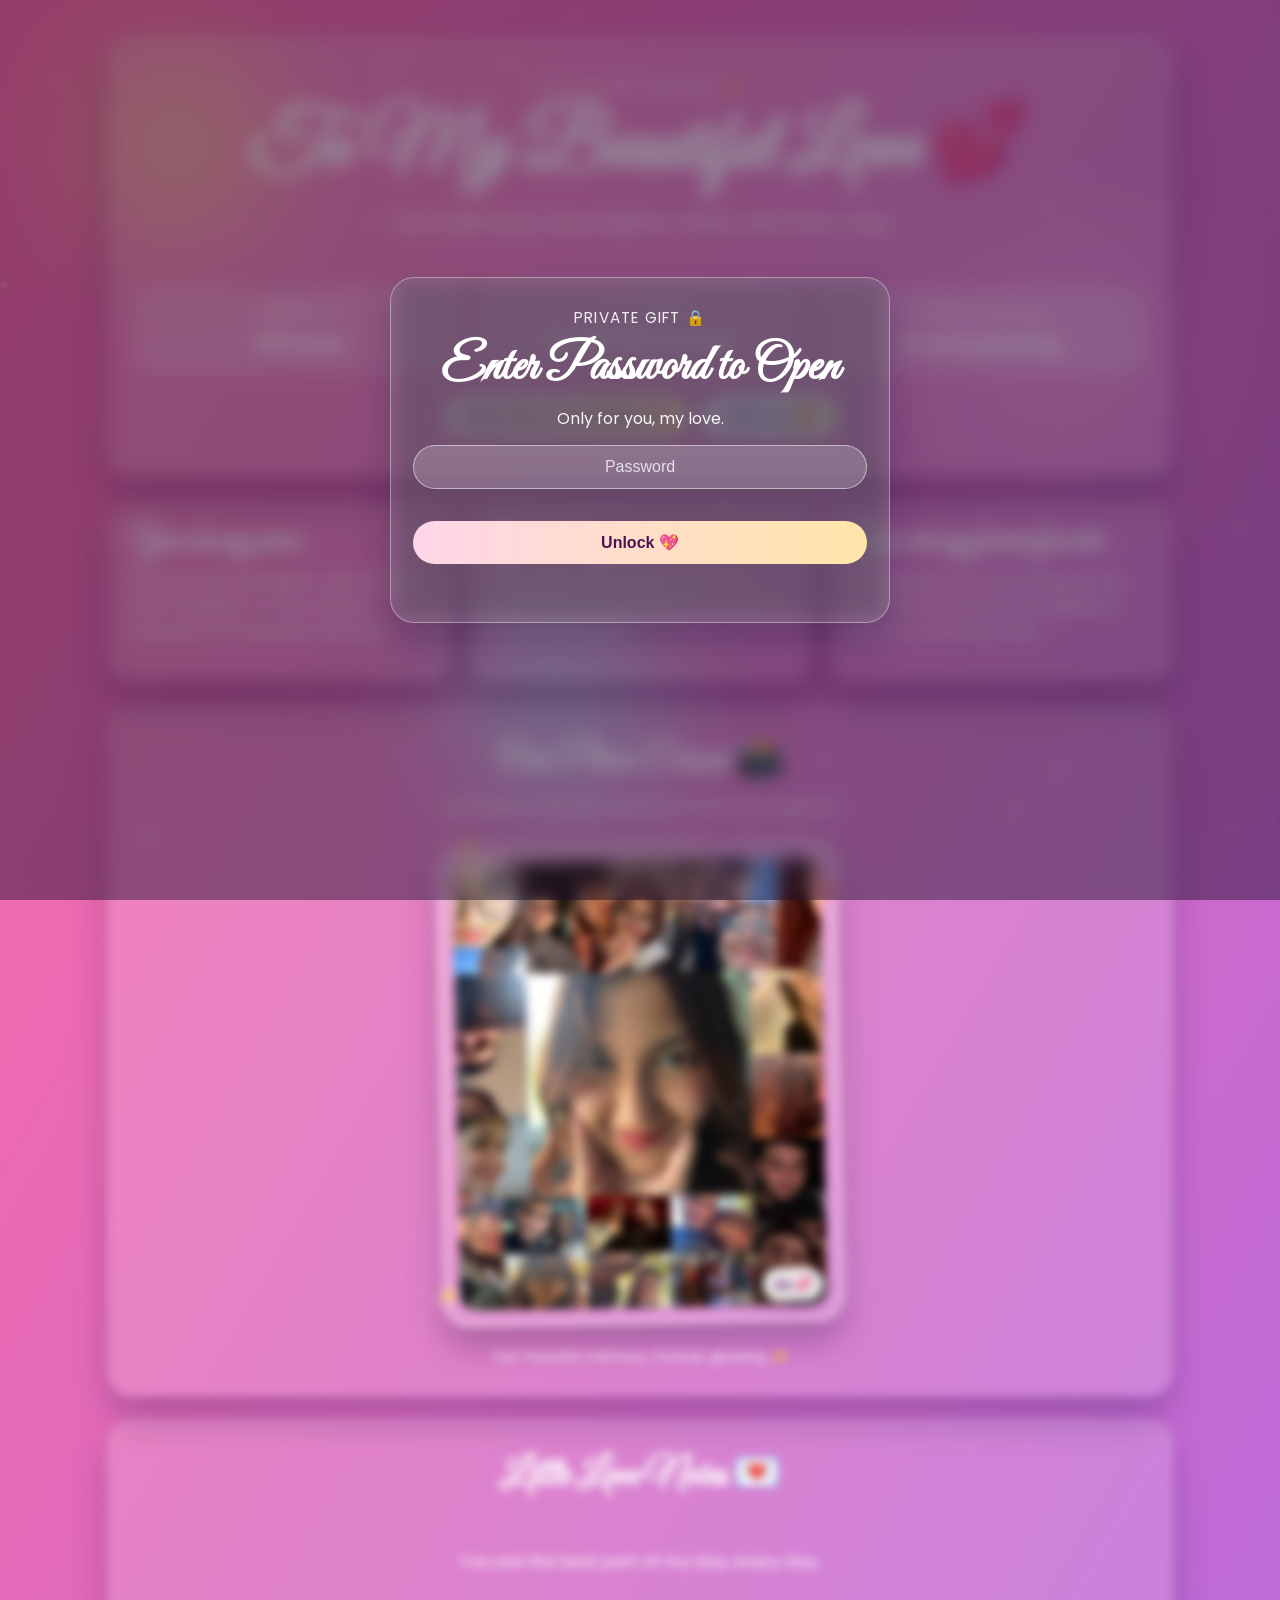
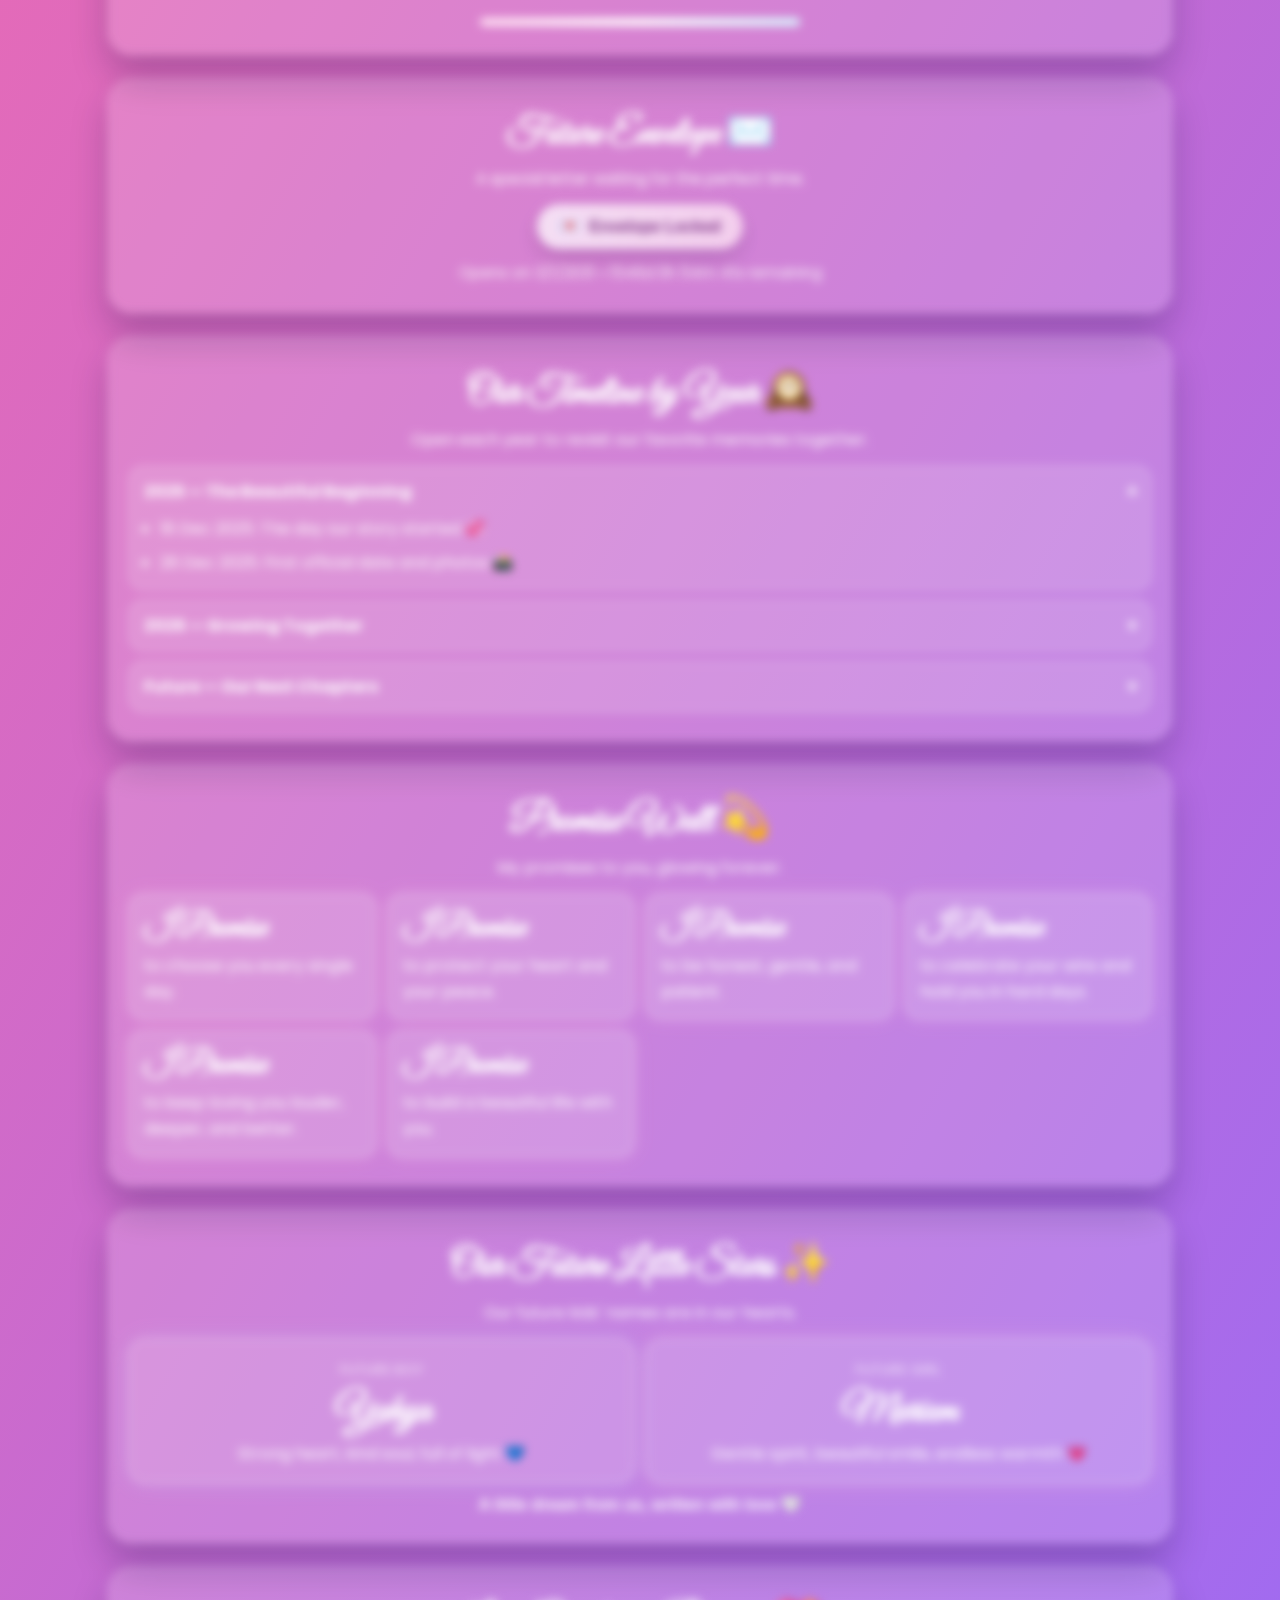
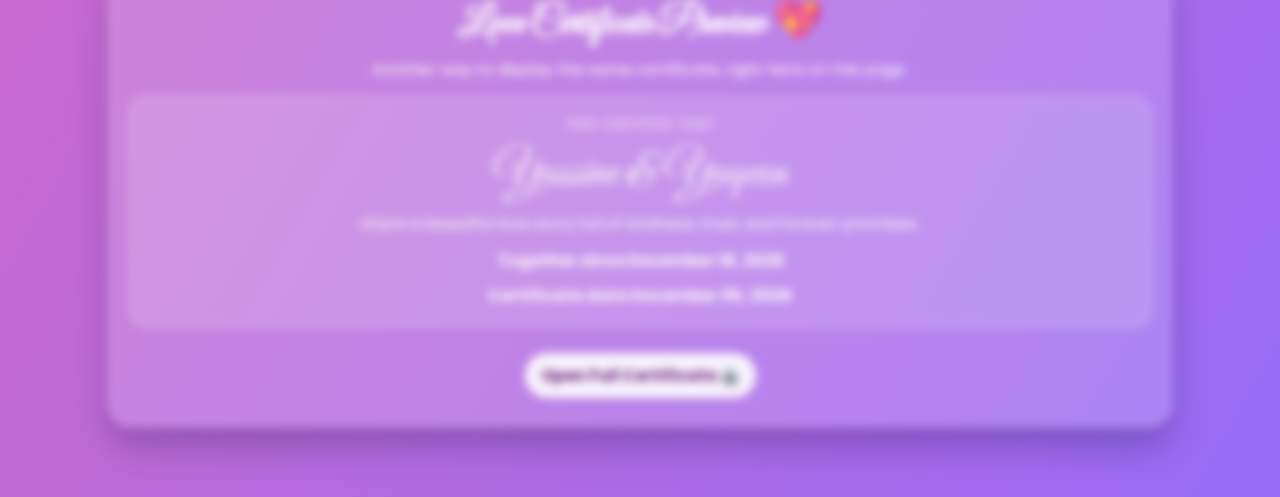
==== commit dd48871c: "Add files via upload" ====
--- a/yaqeen/index.html
+++ b/yaqeen/index.html
@@ -22,6 +22,10 @@
 
   <button id="themeToggleBtnMobile" class="theme-toggle-mobile" type="button" aria-label="Toggle day and night theme for mobile">
     🌙 Night Mode
+  </button>
+
+  <button id="backToTopBtn" class="back-to-top" type="button" aria-label="Back to top">
+    ↑ Top
   </button>
 
   <section id="lockScreen" class="lock-screen">
--- a/yaqeen/style.css
+++ b/yaqeen/style.css
@@ -39,35 +39,11 @@
   position: fixed;
   inset: 0;
   z-index: 20;
-.reasons-card {
-  cursor: pointer;
-  transition: transform 0.2s ease, background 0.2s ease;
-}
-
-.reasons-card:hover,
-.reasons-card:focus-visible {
-  transform: translateY(-2px);
-  background: rgba(255, 255, 255, 0.24);
-}
   display: grid;
   place-items: center;
   padding: 20px;
   background: rgba(23, 9, 38, 0.45);
   backdrop-filter: blur(8px);
-}
-.reasons-modal {
-  position: fixed;
-  inset: 0;
-  z-index: 18;
-  background: rgba(24, 9, 39, 0.45);
-  backdrop-filter: blur(6px);
-  display: grid;
-  place-items: center;
-  padding: 16px;
-}
-
-.reasons-modal[hidden] {
-  display: none !important;
 }
 
 .lock-card {
@@ -1212,6 +1188,12 @@
   transition: transform 0.2s ease, background 0.2s ease;
 }
 
+.reasons-card:hover,
+.reasons-card:focus-visible {
+  transform: translateY(-2px);
+  background: rgba(255, 255, 255, 0.24);
+}
+
 .cert-quote {
   margin-top: 14px;
   font-style: italic;
@@ -1227,6 +1209,10 @@
   display: grid;
   place-items: center;
   padding: 16px;
+}
+
+.reasons-modal[hidden] {
+  display: none !important;
 }
 
 .reasons-box {
@@ -1342,11 +1328,45 @@
   backdrop-filter: blur(8px);
 }
 
+.back-to-top {
+  position: fixed;
+  right: 14px;
+  bottom: 16px;
+  z-index: 19;
+  border: 1px solid rgba(255, 255, 255, 0.55);
+  background: rgba(255, 255, 255, 0.22);
+  color: #fff;
+  border-radius: 999px;
+  padding: 10px 14px;
+  font-weight: 700;
+  font-size: 0.86rem;
+  cursor: pointer;
+  backdrop-filter: blur(8px);
+  opacity: 0;
+  pointer-events: none;
+  transform: translateY(8px);
+  transition: opacity 0.2s ease, transform 0.2s ease, background 0.2s ease;
+}
+
+.back-to-top.show {
+  opacity: 1;
+  pointer-events: auto;
+  transform: translateY(0);
+}
+
+.back-to-top:hover {
+  background: rgba(255, 255, 255, 0.3);
+}
+
 body.locked .theme-toggle {
   display: none;
 }
 
 body.locked .theme-toggle-mobile {
+  display: none;
+}
+
+body.locked .back-to-top {
   display: none;
 }
 
@@ -1361,6 +1381,10 @@
     justify-content: center;
   }
 
+  .back-to-top {
+    bottom: 66px;
+  }
+
   .page {
     padding-bottom: 92px;
   }
